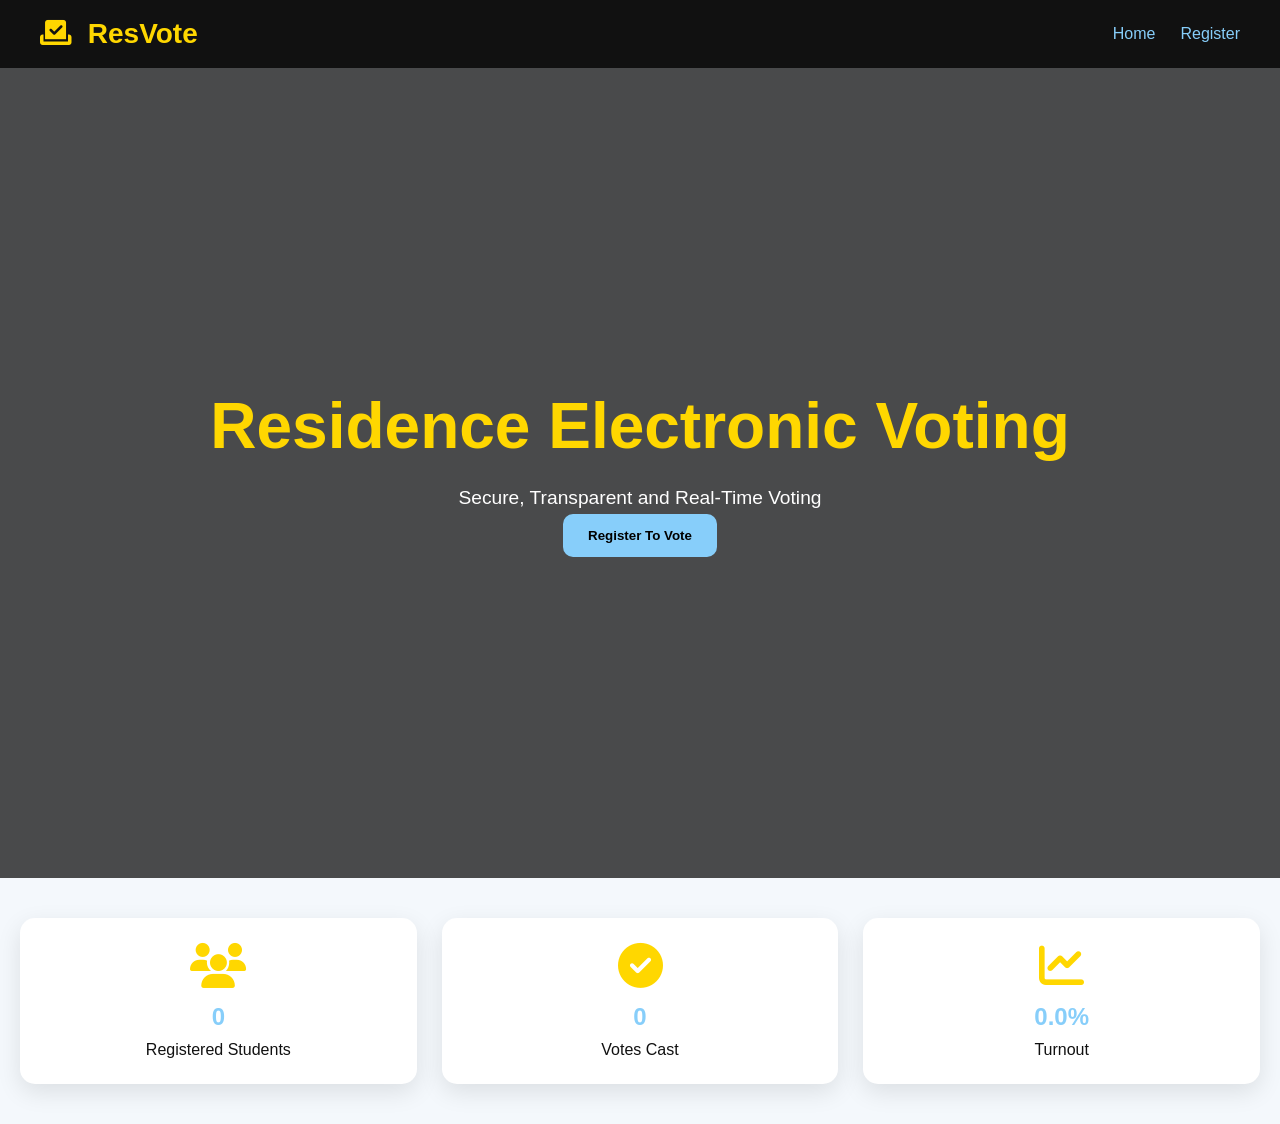
==== index.html @ 7b035495 "An entire system" ====
<!DOCTYPE html>
<html lang="en">

<head>

<meta charset="UTF-8">
<meta name="viewport" content="width=device-width, initial-scale=1.0">

<title>Residence Voting System</title>

<link rel="stylesheet" href="css/style.css">

<link rel="stylesheet"
href="https://cdnjs.cloudflare.com/ajax/libs/font-awesome/6.5.1/css/all.min.css">

</head>

<body>

<nav>

<div class="logo">

<i class="fas fa-vote-yea"></i>

ResVote

</div>

<ul>

<li><a href="index.html">Home</a></li>

<li><a href="register.html">Register</a></li>

</ul>

</nav>

<header>

<div class="overlay">

<h1>
Residence Electronic Voting
</h1>

<p>
Secure, Transparent and Real-Time Voting
</p>

<a href="register.html">

<button>

Register To Vote

</button>

</a>

</div>

</header>

<section class="dashboard">

<div class="stats">

<div class="card">

<i class="fas fa-users"></i>

<h2 id="registeredStudents">
0
</h2>

<p>
Registered Students
</p>

</div>

<div class="card">

<i class="fas fa-check-circle"></i>

<h2 id="votedStudents">
0
</h2>

<p>
Votes Cast
</p>

</div>

<div class="card">

<i class="fas fa-chart-line"></i>

<h2 id="turnoutRate">
0%
</h2>

<p>
Turnout
</p>

</div>

</div>

</section>

<script src="js/app.js"></script>
</body>
</html>
---- css/style.css ----
/* =====================================================
   RESIDENCE ELECTRONIC VOTING SYSTEM
   MASTER STYLESHEET
   Colors:
   Gold      #FFD700
   LightBlue #87CEFA
   Black     #111111
===================================================== */

/* =========================
   ROOT VARIABLES
========================= */

:root{
    --gold:#FFD700;
    --light-blue:#87CEFA;
    --black:#111111;
    --white:#FFFFFF;
    --background:#F4F8FC;
    --gray:#E5E7EB;

    --shadow:
    0 8px 25px rgba(0,0,0,.10);

    --radius:15px;

    --transition:0.3s ease;
}

/* =========================
   GLOBAL
========================= */

*{
    margin:0;
    padding:0;
    box-sizing:border-box;
    font-family:
    "Segoe UI",
    Tahoma,
    Geneva,
    Verdana,
    sans-serif;
}

html{
    scroll-behavior:smooth;
}

body{
    background:var(--background);
    color:var(--black);
    min-height:100vh;
}

/* =========================
   LINKS
========================= */

a{
    text-decoration:none;
}

ul{
    list-style:none;
}

/* =========================
   NAVBAR
========================= */

nav{
    background:var(--black);

    display:flex;
    justify-content:space-between;
    align-items:center;

    padding:18px 40px;

    position:sticky;
    top:0;
    z-index:999;
}

.logo{
    color:var(--gold);

    font-size:28px;
    font-weight:bold;
}

.logo i{
    margin-right:8px;
}

nav ul{
    display:flex;
    gap:25px;
}

nav ul li a{
    color:var(--light-blue);
    font-weight:500;
    transition:var(--transition);
}

nav ul li a:hover{
    color:var(--gold);
}

/* =========================
   HERO SECTION
========================= */

header{
    min-height:90vh;

    background:
    linear-gradient(
        rgba(0,0,0,.7),
        rgba(0,0,0,.7)
    ),
    url("https://images.unsplash.com/photo-1522202176988-66273c2fd55f?auto=format&fit=crop&w=1920&q=80");

    background-size:cover;
    background-position:center;

    display:flex;
    justify-content:center;
    align-items:center;

    text-align:center;
}

.overlay{
    color:white;
    max-width:900px;
    padding:20px;
}

.overlay h1{
    color:var(--gold);
    font-size:4rem;
    margin-bottom:20px;
}

.overlay p{
    font-size:1.2rem;
    line-height:1.6;
}

/* =========================
   BUTTONS
========================= */

button,
.btn{

    border:none;
    outline:none;

    padding:14px 25px;

    cursor:pointer;

    border-radius:10px;

    background:var(--light-blue);

    font-weight:bold;

    transition:var(--transition);
}

button:hover,
.btn:hover{

    transform:translateY(-2px);

    background:var(--gold);
}

/* =========================
   CONTAINER
========================= */

.container{
    width:90%;
    max-width:1300px;
    margin:auto;
}

/* =========================
   REGISTRATION PAGE
========================= */

.register-container{

    width:100%;
    max-width:550px;

    margin:80px auto;

    background:white;

    padding:40px;

    border-radius:var(--radius);

    box-shadow:var(--shadow);
}

.register-container h1{

    text-align:center;

    margin-bottom:25px;

    color:var(--gold);
}

label{

    display:block;

    margin-bottom:8px;

    font-weight:600;
}

input,
select{

    width:100%;

    padding:12px;

    border:1px solid #ccc;

    border-radius:10px;

    margin-bottom:20px;

    font-size:16px;
}

input:focus,
select:focus{

    outline:none;

    border-color:var(--light-blue);
}

/* =========================
   STUDENT INFO
========================= */

.student-info{

    background:white;

    margin:20px;

    padding:20px;

    border-radius:var(--radius);

    box-shadow:var(--shadow);
}

/* =========================
   DASHBOARD
========================= */

.dashboard{

    padding:40px 20px;
}

.dashboard-title{

    text-align:center;

    margin-bottom:30px;

    font-size:2rem;
}

.stats{

    display:flex;
    flex-wrap:wrap;

    justify-content:center;

    gap:25px;
}

.card{

    flex:1;

    min-width:250px;

    background:white;

    padding:25px;

    text-align:center;

    border-radius:var(--radius);

    box-shadow:var(--shadow);
}

.card i{

    color:var(--gold);

    font-size:45px;

    margin-bottom:15px;
}

.card h2{

    color:var(--light-blue);

    margin-bottom:10px;
}

/* =========================
   TURNOUT BAR
========================= */

.turnout{

    margin-top:30px;
}

.turnout-bar{

    height:35px;

    background:#ddd;

    border-radius:50px;

    overflow:hidden;
}

#turnoutFill{

    height:100%;

    width:0%;

    background:
    linear-gradient(
        90deg,
        var(--gold),
        var(--light-blue)
    );

    transition:1s;
}

/* =========================
   CANDIDATES
========================= */

.candidates{

    padding:60px 20px;
}

.candidates h2{

    text-align:center;

    margin-bottom:30px;
}

.grid{

    display:grid;

    grid-template-columns:
    repeat(
        auto-fit,
        minmax(300px,1fr)
    );

    gap:25px;
}

.candidate{

    background:white;

    border-radius:var(--radius);

    overflow:hidden;

    box-shadow:var(--shadow);
}

.candidate img{

    width:100%;

    height:300px;

    object-fit:cover;
}

.candidate-content{

    padding:20px;

    text-align:center;
}

.candidate-content h3{

    margin-bottom:10px;
}

.vote-btn{

    margin-top:15px;
}

/* =========================
   POSITION VOTING
========================= */

.position{

    background:white;

    padding:25px;

    margin-bottom:20px;

    border-radius:var(--radius);

    box-shadow:var(--shadow);
}

.position h2{

    margin-bottom:15px;

    color:var(--gold);
}

.position label{

    display:block;

    margin:10px 0;
}

.position input[type="radio"]{

    width:auto;

    margin-right:10px;
}

/* =========================
   RESULTS
========================= */

.results{

    padding:50px 20px;
}

.results h2{

    text-align:center;

    margin-bottom:30px;
}

.result-card{

    margin-bottom:25px;
}

.bar{

    width:100%;

    height:35px;

    background:#ddd;

    border-radius:50px;

    overflow:hidden;
}

.fill{

    width:0%;

    height:100%;

    background:var(--gold);

    transition:1s;
}

/* =========================
   LIVE RANKINGS
========================= */

.rankings{

    background:white;

    margin-top:40px;

    padding:25px;

    border-radius:var(--radius);

    box-shadow:var(--shadow);
}

.rankings h3{

    margin-bottom:20px;
}

.rank-item{

    display:flex;

    justify-content:space-between;

    padding:12px 0;

    border-bottom:1px solid #eee;
}

/* =========================
   TABLES
========================= */

table{

    width:100%;

    border-collapse:collapse;

    background:white;

    box-shadow:var(--shadow);
}

table th{

    background:var(--black);

    color:white;

    padding:15px;
}

table td{

    padding:15px;

    border-bottom:
    1px solid #eee;
}

/* =========================
   ADMIN DASHBOARD
========================= */

.admin-grid{

    display:grid;

    grid-template-columns:
    repeat(
        auto-fit,
        minmax(250px,1fr)
    );

    gap:25px;
}

.admin-card{

    background:white;

    padding:25px;

    border-radius:var(--radius);

    box-shadow:var(--shadow);
}

/* =========================
   ALERTS
========================= */

.success{

    background:#d4edda;

    color:#155724;

    padding:15px;

    border-radius:10px;
}

.error{

    background:#f8d7da;

    color:#721c24;

    padding:15px;

    border-radius:10px;
}

/* =========================
   FOOTER
========================= */

footer{

    background:var(--black);

    color:white;

    text-align:center;

    padding:25px;

    margin-top:40px;
}

/* =========================
   RESPONSIVE
========================= */

@media(max-width:1024px){

    .overlay h1{
        font-size:3rem;
    }

    .stats{
        gap:15px;
    }
}

@media(max-width:768px){

    nav{

        flex-direction:column;

        gap:15px;
    }

    nav ul{

        flex-wrap:wrap;

        justify-content:center;
    }

    .overlay h1{
        font-size:2.5rem;
    }

    .overlay p{
        font-size:1rem;
    }

    .register-container{

        width:95%;

        padding:25px;
    }

    .card{
        min-width:100%;
    }

    .position{
        padding:20px;
    }
}

@media(max-width:480px){

    .overlay h1{
        font-size:2rem;
    }

    .logo{
        font-size:22px;
    }

    button{
        width:100%;
    }

    .candidate img{
        height:220px;
    }
}
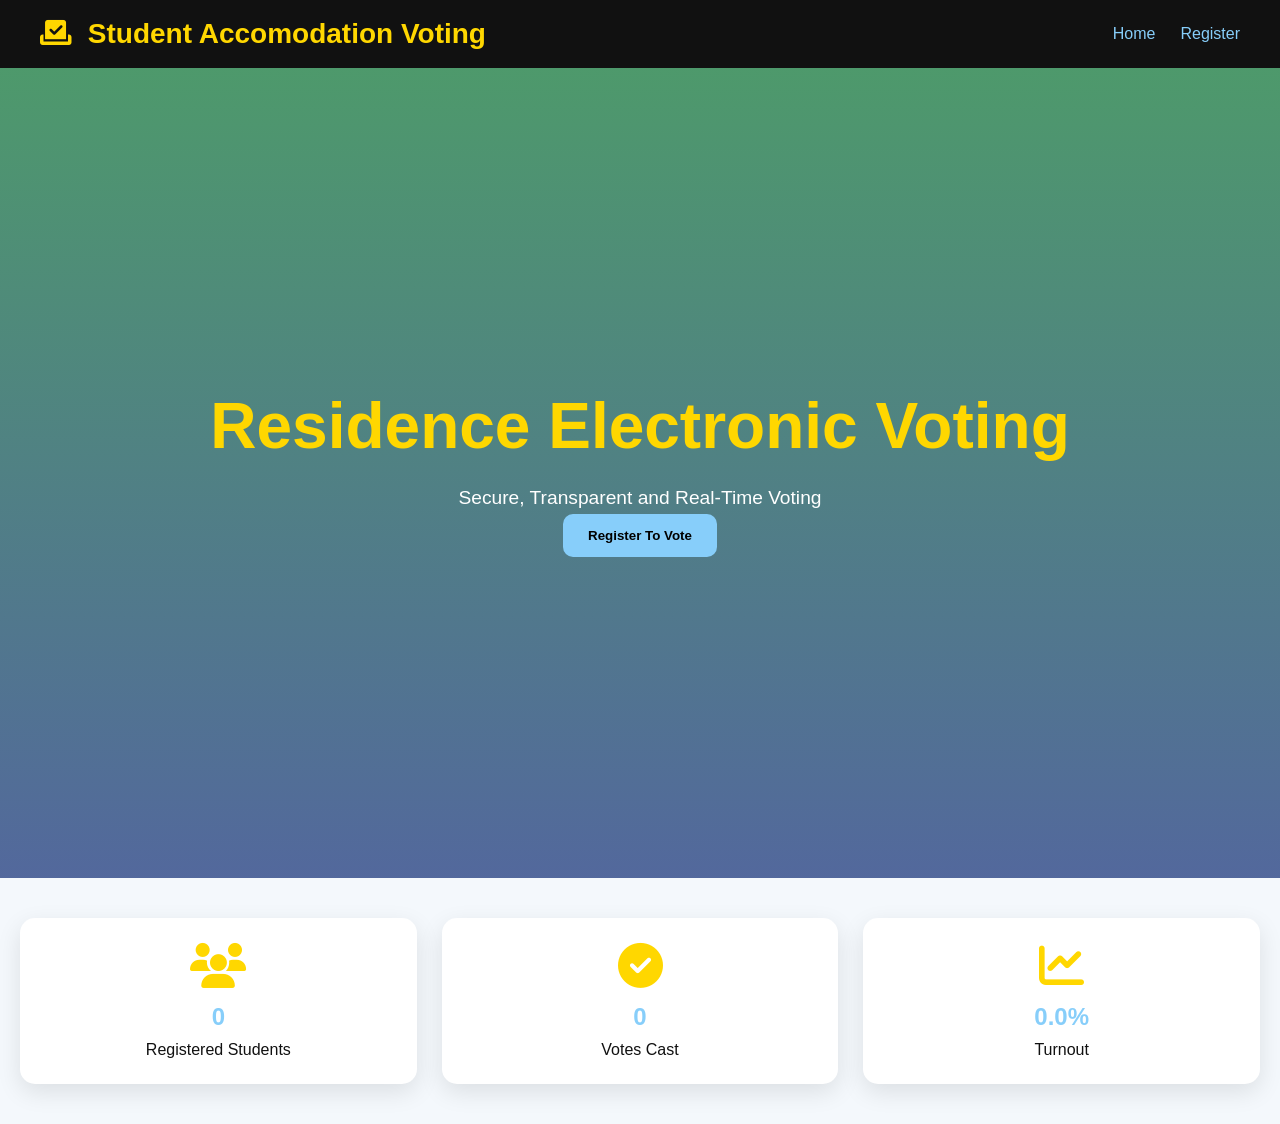
==== commit bb78f7fc: "Refactor HTML structure and improve formatting in index and voting pages" ====
--- a/index.html
+++ b/index.html
@@ -22,8 +22,7 @@
 <div class="logo">
 
 <i class="fas fa-vote-yea"></i>
-
-ResVote
+Student Accomodation Voting
 
 </div>
 
--- a/css/style.css
+++ b/css/style.css
@@ -118,13 +118,9 @@
 
     background:
     linear-gradient(
-        rgba(0,0,0,.7),
-        rgba(0,0,0,.7)
-    ),
-    url("https://images.unsplash.com/photo-1522202176988-66273c2fd55f?auto=format&fit=crop&w=1920&q=80");
-
-    background-size:cover;
-    background-position:center;
+        #07712eb3,
+        #0e2b74b3
+    );
 
     display:flex;
     justify-content:center;
